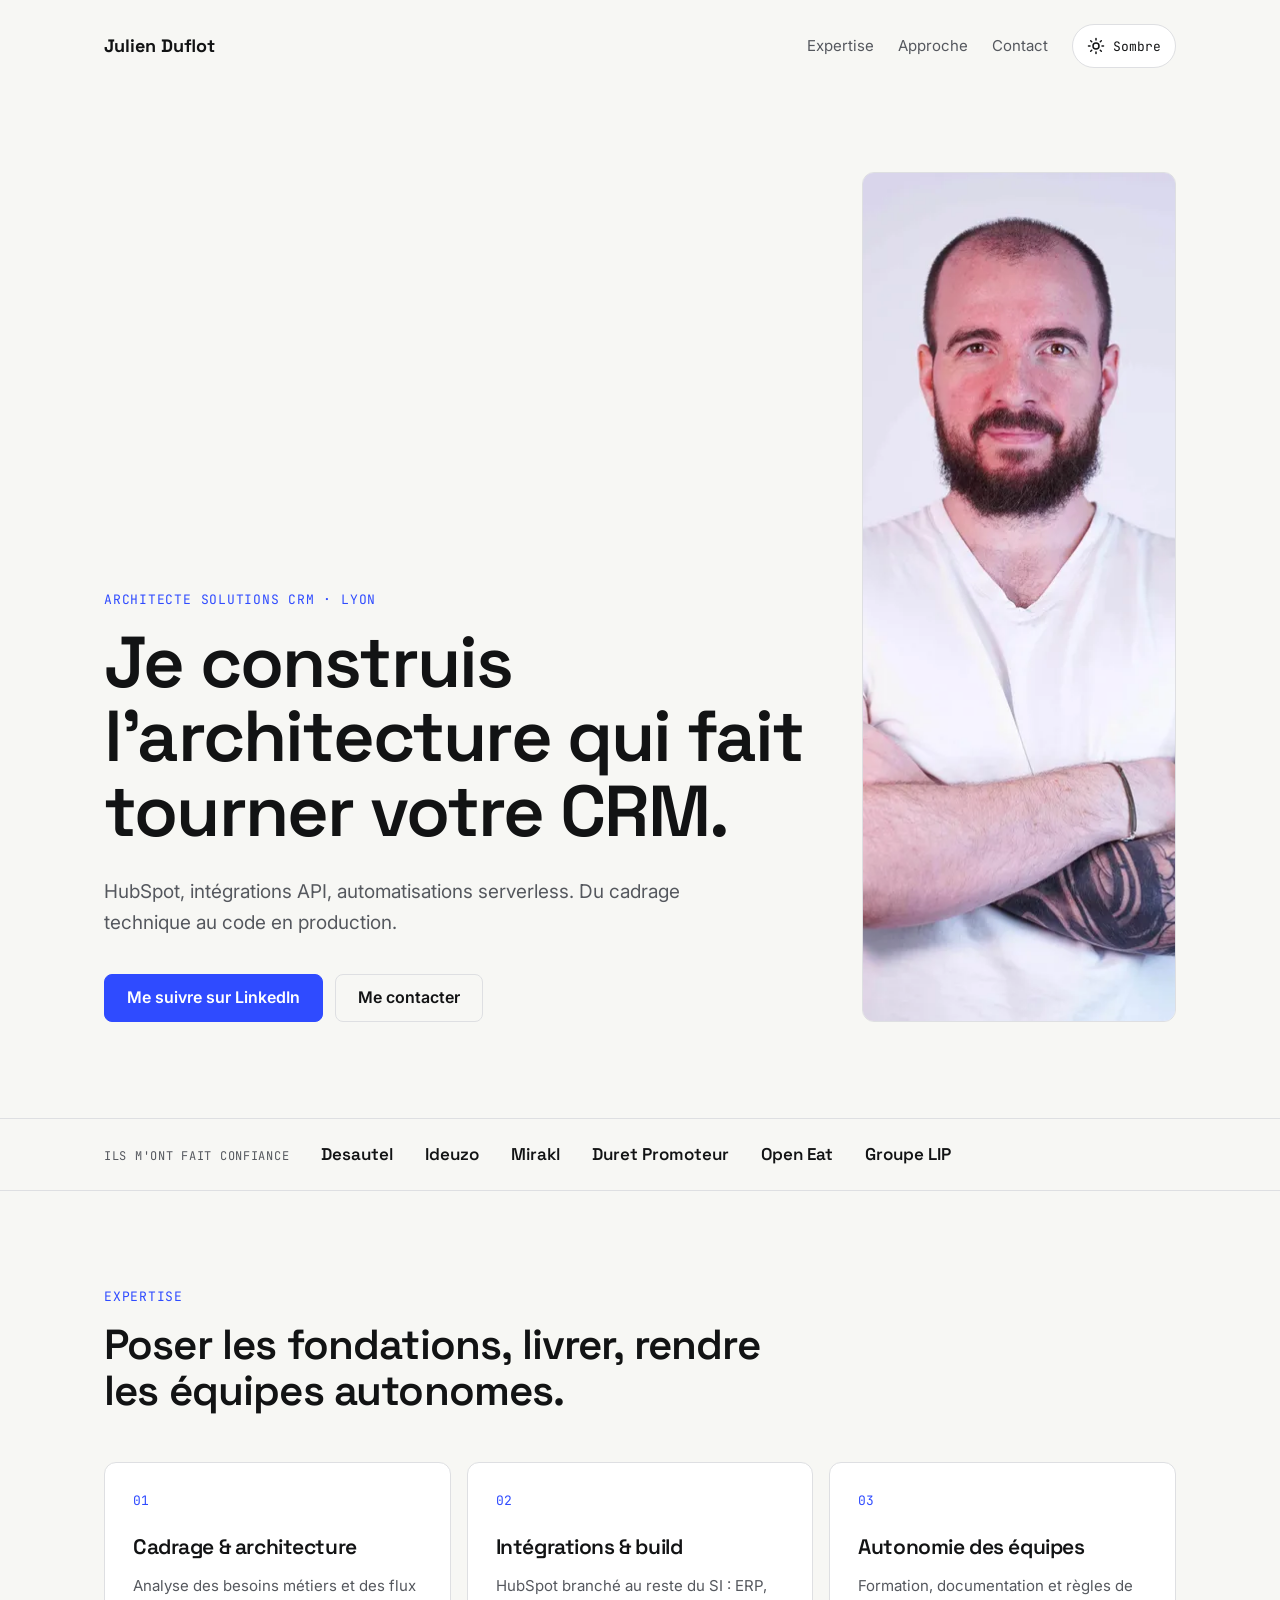
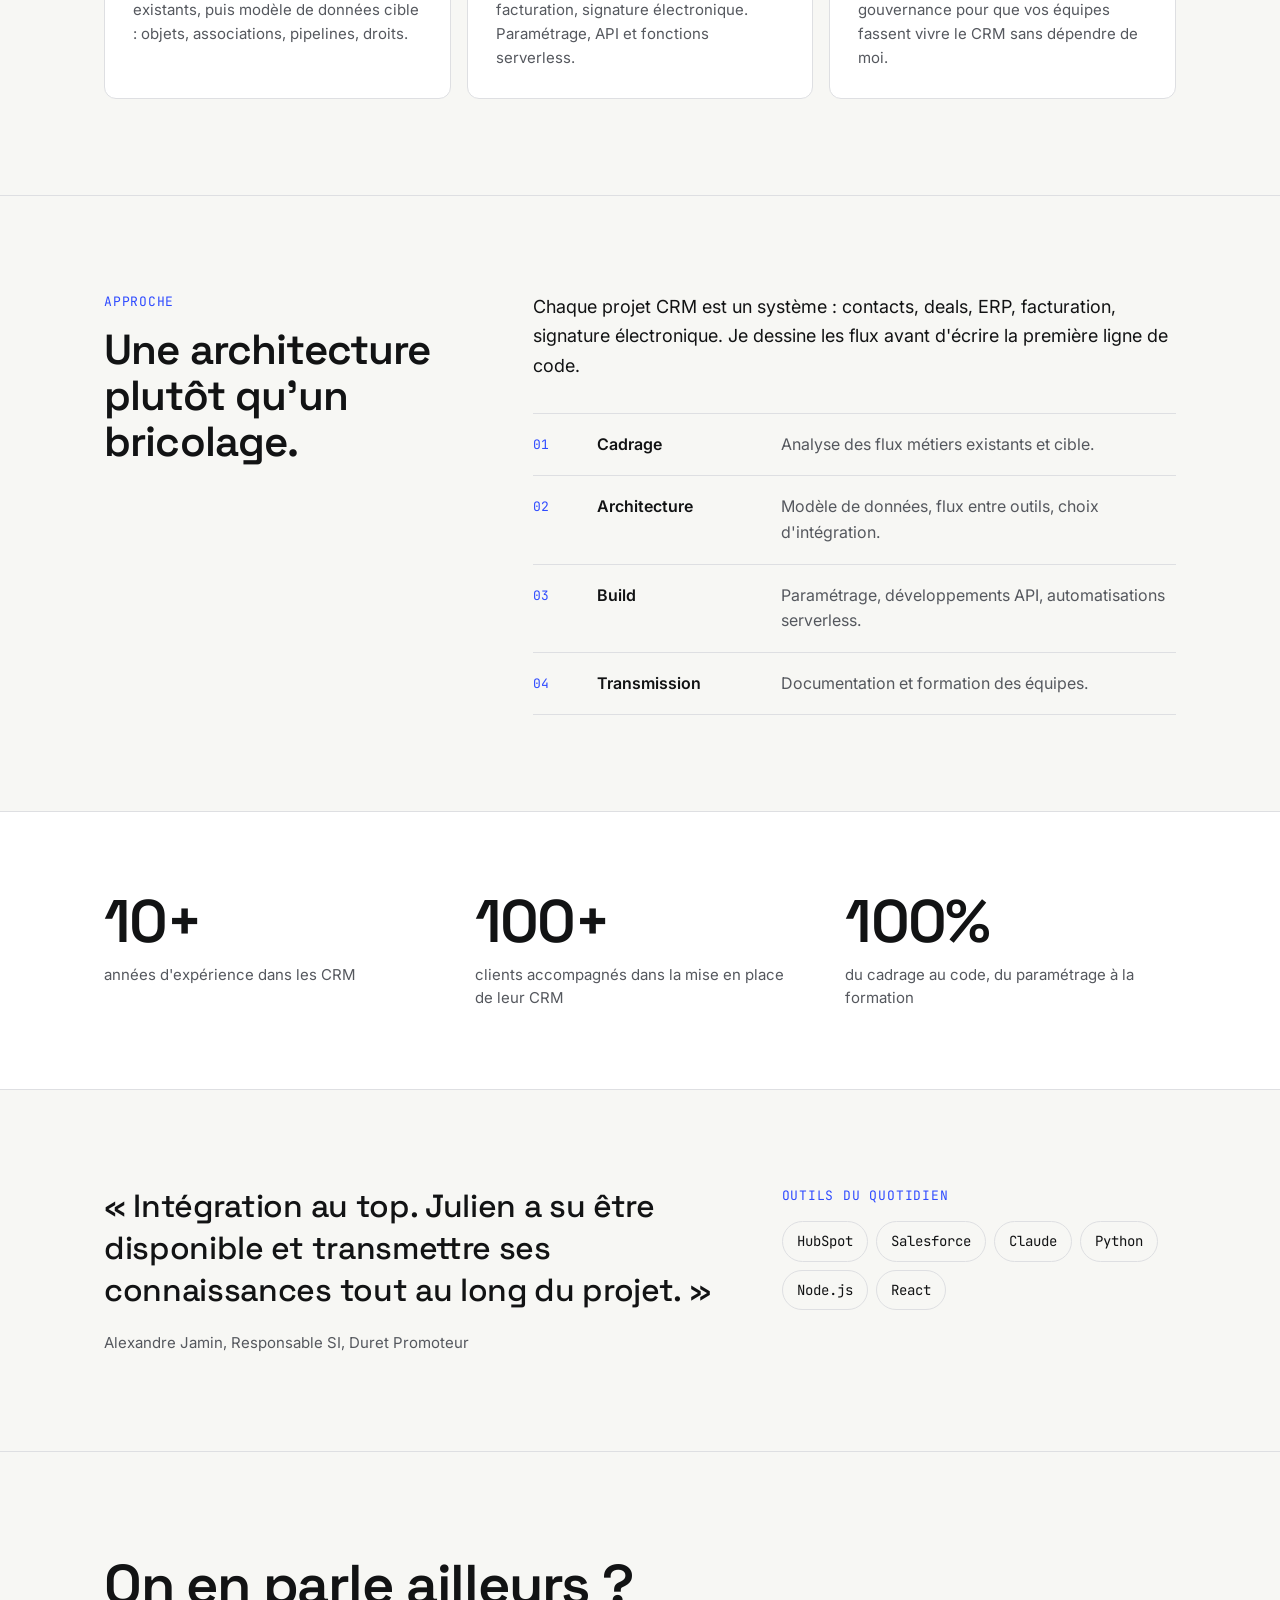
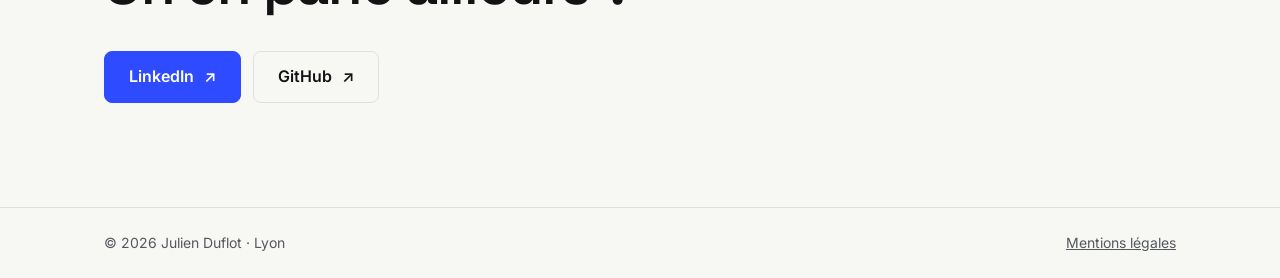
==== index.html @ f663dec8 "Nouveau site julienduflot.com : page statique hors HubSpot Page unique (HTML/CSS), thème clair/sombr" ====
<!doctype html>
<html lang="fr">
<head>
  <meta charset="utf-8">
  <meta name="viewport" content="width=device-width, initial-scale=1">
  <title>Julien Duflot · Architecte solutions CRM HubSpot à Lyon</title>
  <meta name="description" content="Julien Duflot, architecte solutions CRM à Lyon : architecture HubSpot, intégrations API et automatisations serverless, du cadrage au code en production.">
  <link rel="canonical" href="https://julienduflot.com/">
  <meta property="og:type" content="profile">
  <meta property="og:title" content="Julien Duflot · Architecte solutions CRM">
  <meta property="og:description" content="Architecture HubSpot, intégrations API et automatisations serverless.">
  <meta property="og:url" content="https://julienduflot.com/">
  <meta property="og:image" content="https://julienduflot.com/assets/julien-duflot.jpg">
  <meta name="theme-color" content="#F7F7F4" media="(prefers-color-scheme: light)">
  <meta name="theme-color" content="#0D0E10" media="(prefers-color-scheme: dark)">
  <link rel="icon" href="data:image/svg+xml,%3Csvg xmlns='http://www.w3.org/2000/svg' viewBox='0 0 32 32'%3E%3Crect width='32' height='32' rx='7' fill='%232F4BFF'/%3E%3Ctext x='16' y='21.5' font-family='Arial,sans-serif' font-size='14' font-weight='700' fill='white' text-anchor='middle'%3EJD%3C/text%3E%3C/svg%3E">
  <script>try{var t=localStorage.getItem("theme");if(t==="dark"||t==="light")document.documentElement.setAttribute("data-theme",t);}catch(e){}</script>
  <link rel="preconnect" href="https://fonts.googleapis.com">
  <link rel="preconnect" href="https://fonts.gstatic.com" crossorigin>
  <link href="https://fonts.googleapis.com/css2?family=Inter:wght@400;500;600&family=JetBrains+Mono:wght@400;500&family=Space+Grotesk:wght@500;600;700&display=swap" rel="stylesheet">
  <link rel="stylesheet" href="/assets/style.css">
  <script src="/assets/theme.js" defer></script>
  <script type="application/ld+json">
  {
    "@context": "https://schema.org",
    "@type": "Person",
    "name": "Julien Duflot",
    "jobTitle": "Architecte solutions CRM",
    "address": { "@type": "PostalAddress", "addressLocality": "Lyon", "addressCountry": "FR" },
    "url": "https://julienduflot.com/",
    "image": "https://julienduflot.com/assets/julien-duflot.jpg",
    "sameAs": ["https://www.linkedin.com/in/julienduflot/", "https://github.com/julienduflot"]
  }
  </script>
</head>
<body>
  <a class="skip" href="#contenu">Aller au contenu</a>

  <header class="wrap site-header">
    <a class="brand" href="/">Julien Duflot</a>
    <nav class="site-nav" aria-label="Sections">
      <a href="#expertise">Expertise</a>
      <a href="#approche">Approche</a>
      <a href="#contact">Contact</a>
      <button class="theme-toggle" type="button" aria-label="Passer au thème sombre">
        <svg class="icon-sun" width="18" height="18" viewBox="0 0 24 24" fill="none" stroke="currentColor" stroke-width="2" stroke-linecap="round" aria-hidden="true"><circle cx="12" cy="12" r="4"/><path d="M12 2v2M12 20v2M2 12h2M20 12h2M4.9 4.9l1.4 1.4M17.7 17.7l1.4 1.4M4.9 19.1l1.4-1.4M17.7 6.3l1.4-1.4"/></svg>
        <svg class="icon-moon" width="18" height="18" viewBox="0 0 24 24" fill="none" stroke="currentColor" stroke-width="2" stroke-linecap="round" stroke-linejoin="round" aria-hidden="true"><path d="M21 12.8A9 9 0 1 1 11.2 3a7 7 0 0 0 9.8 9.8z"/></svg>
        <span class="label">Sombre</span>
      </button>
    </nav>
  </header>

  <main id="contenu">
    <section class="wrap hero">
      <div class="hero-text">
        <p class="eyebrow">Architecte solutions CRM · Lyon</p>
        <h1>Je construis l'architecture qui fait tourner votre CRM.</h1>
        <p class="lead">HubSpot, intégrations API, automatisations serverless. Du cadrage technique au code en production.</p>
        <div class="btns">
          <a class="btn btn-primary" href="https://www.linkedin.com/in/julienduflot/">Me suivre sur LinkedIn</a>
          <a class="btn" href="#contact">Me contacter</a>
        </div>
      </div>
      <figure class="hero-photo">
        <picture>
          <source srcset="/assets/julien-duflot.webp" type="image/webp">
          <img src="/assets/julien-duflot.jpg" alt="Portrait de Julien Duflot" width="680" height="850" fetchpriority="high">
        </picture>
      </figure>
    </section>

    <section class="clients" aria-label="Références clients">
      <div class="wrap">
        <span class="label">Ils m'ont fait confiance</span>
        <ul>
          <li>Desautel</li>
          <li>Ideuzo</li>
          <li>Mirakl</li>
          <li>Duret Promoteur</li>
          <li>Open Eat</li>
          <li>Groupe LIP</li>
        </ul>
      </div>
    </section>

    <section id="expertise" class="wrap section">
      <p class="eyebrow">Expertise</p>
      <h2>Poser les fondations, livrer, rendre les équipes autonomes.</h2>
      <div class="cards">
        <article class="card">
          <p class="num">01</p>
          <h3>Cadrage &amp; architecture</h3>
          <p>Analyse des besoins métiers et des flux existants, puis modèle de données cible : objets, associations, pipelines, droits.</p>
        </article>
        <article class="card">
          <p class="num">02</p>
          <h3>Intégrations &amp; build</h3>
          <p>HubSpot branché au reste du SI : ERP, facturation, signature électronique. Paramétrage, API et fonctions serverless.</p>
        </article>
        <article class="card">
          <p class="num">03</p>
          <h3>Autonomie des équipes</h3>
          <p>Formation, documentation et règles de gouvernance pour que vos équipes fassent vivre le CRM sans dépendre de moi.</p>
        </article>
      </div>
    </section>

    <section id="approche" class="band">
      <div class="wrap section split">
        <div>
          <p class="eyebrow">Approche</p>
          <h2>Une architecture plutôt qu'un bricolage.</h2>
        </div>
        <div>
          <p class="intro">Chaque projet CRM est un système : contacts, deals, ERP, facturation, signature électronique. Je dessine les flux avant d'écrire la première ligne de code.</p>
          <ol class="steps">
            <li><span class="n">01</span><strong>Cadrage</strong><span>Analyse des flux métiers existants et cible.</span></li>
            <li><span class="n">02</span><strong>Architecture</strong><span>Modèle de données, flux entre outils, choix d'intégration.</span></li>
            <li><span class="n">03</span><strong>Build</strong><span>Paramétrage, développements API, automatisations serverless.</span></li>
            <li><span class="n">04</span><strong>Transmission</strong><span>Documentation et formation des équipes.</span></li>
          </ol>
        </div>
      </div>
    </section>

    <section class="band figures" aria-label="En chiffres">
      <div class="wrap">
        <div>
          <p class="figure-value">10+</p>
          <p class="figure-label">années d'expérience dans les CRM</p>
        </div>
        <div>
          <p class="figure-value">100+</p>
          <p class="figure-label">clients accompagnés dans la mise en place de leur CRM</p>
        </div>
        <div>
          <p class="figure-value">100%</p>
          <p class="figure-label">du cadrage au code, du paramétrage à la formation</p>
        </div>
      </div>
    </section>

    <section class="band">
      <div class="wrap section quote-row">
        <figure class="quote">
          <blockquote>« Intégration au top. Julien a su être disponible et transmettre ses connaissances tout au long du projet. »</blockquote>
          <figcaption>Alexandre Jamin, Responsable SI, Duret Promoteur</figcaption>
        </figure>
        <div class="tools">
          <p class="eyebrow">Outils du quotidien</p>
          <ul class="chips">
            <li>HubSpot</li>
            <li>Salesforce</li>
            <li>Claude</li>
            <li>Python</li>
            <li>Node.js</li>
            <li>React</li>
          </ul>
        </div>
      </div>
    </section>

    <section id="contact" class="band">
      <div class="wrap contact">
        <h2>On en parle ailleurs ?</h2>
        <nav class="btns" aria-label="Liens de contact">
          <a class="btn btn-primary" href="https://www.linkedin.com/in/julienduflot/" rel="me">LinkedIn <span aria-hidden="true">↗</span></a>
          <a class="btn" href="https://github.com/julienduflot" rel="me">GitHub <span aria-hidden="true">↗</span></a>
        </nav>
      </div>
    </section>
  </main>

  <footer class="band site-footer">
    <div class="wrap">
      <span>© 2026 Julien Duflot · Lyon</span>
      <a href="/mentions-legales.html">Mentions légales</a>
    </div>
  </footer>
</body>
</html>
---- assets/style.css ----
/* julienduflot.com — thème clair / sombre */
:root {
  --bg: #F7F7F4;
  --surface: #FFFFFF;
  --ink: #121314;
  --muted: #55585E;
  --line: #DEDFE2;
  --accent: #2F4BFF;
  --on-accent: #FFFFFF;
  --font-display: "Space Grotesk", system-ui, sans-serif;
  --font-body: "Inter", system-ui, sans-serif;
  --font-mono: "JetBrains Mono", ui-monospace, monospace;
  color-scheme: light;
}
@media (prefers-color-scheme: dark) {
  :root:not([data-theme="light"]) {
    --bg: #0D0E10; --surface: #15171B; --ink: #ECEDEE; --muted: #A0A5AD;
    --line: #2A2D33; --accent: #8FA2FF; --on-accent: #0D0E10;
    color-scheme: dark;
  }
}
:root[data-theme="dark"] {
  --bg: #0D0E10; --surface: #15171B; --ink: #ECEDEE; --muted: #A0A5AD;
  --line: #2A2D33; --accent: #8FA2FF; --on-accent: #0D0E10;
  color-scheme: dark;
}

*, *::before, *::after { box-sizing: border-box; }
html { scroll-behavior: smooth; }
body {
  margin: 0;
  background: var(--bg);
  color: var(--ink);
  font-family: var(--font-body);
  font-size: 16px;
  line-height: 1.6;
  -webkit-font-smoothing: antialiased;
}
a { color: inherit; }
img { max-width: 100%; display: block; }
.wrap { max-width: 1120px; margin: 0 auto; padding-inline: 24px; }
.band { border-top: 1px solid var(--line); }
.skip { position: absolute; left: -9999px; }
.skip:focus { left: 16px; top: 16px; z-index: 10; background: var(--surface); padding: 8px 12px; }
:focus-visible { outline: 2px solid var(--accent); outline-offset: 3px; }

/* Libellés */
.eyebrow {
  margin: 0 0 14px;
  font-family: var(--font-mono);
  font-size: 13px;
  letter-spacing: .06em;
  text-transform: uppercase;
  color: var(--accent);
}
h1, h2, h3 { font-family: var(--font-display); font-weight: 600; letter-spacing: -0.02em; }
h2 { margin: 0; font-size: clamp(30px, 3.4vw, 42px); line-height: 1.1; }

/* Header */
.site-header { display: flex; flex-wrap: wrap; gap: 16px; justify-content: space-between; align-items: center; padding-block: 24px; }
.brand { font-family: var(--font-display); font-weight: 700; font-size: 18px; text-decoration: none; }
.site-nav { display: flex; flex-wrap: wrap; align-items: center; gap: 24px; font-size: 15px; }
.site-nav a { color: var(--muted); text-decoration: none; }
.site-nav a:hover { color: var(--ink); }
.theme-toggle {
  display: inline-flex; align-items: center; gap: 8px;
  min-height: 44px; padding: 0 14px;
  border-radius: 999px; border: 1px solid var(--line);
  background: var(--surface); color: var(--ink);
  font-family: var(--font-mono); font-size: 13px; cursor: pointer;
}
.theme-toggle .icon-moon { display: none; }
:root[data-theme="dark"] .theme-toggle .icon-sun { display: none; }
:root[data-theme="dark"] .theme-toggle .icon-moon { display: inline; }

/* Boutons */
.btns { display: flex; flex-wrap: wrap; gap: 12px; }
.btn {
  display: inline-flex; align-items: center; gap: 10px;
  min-height: 48px; padding: 0 22px; border-radius: 8px;
  border: 1px solid var(--line); font-weight: 600; text-decoration: none;
}
.btn:hover { border-color: var(--ink); }
.btn-primary { background: var(--accent); border-color: var(--accent); color: var(--on-accent); }
.btn-primary:hover { filter: brightness(1.08); border-color: var(--accent); }

/* Hero */
.hero { display: flex; flex-wrap: wrap; gap: 56px; align-items: flex-end; padding-block: 80px 96px; }
.hero-text { flex: 3 1 540px; min-width: 0; }
.hero h1 { margin: 0; font-size: clamp(40px, 5.8vw, 72px); line-height: 1.04; letter-spacing: -0.025em; }
.hero .lead { margin: 28px 0 36px; max-width: 600px; font-size: 19px; color: var(--muted); }
.hero-photo { flex: 1 1 260px; max-width: 340px; margin: 0; }
.hero-photo img, .photo-placeholder {
  width: 100%; aspect-ratio: 4 / 5; object-fit: cover;
  border-radius: 12px; border: 1px solid var(--line); background: var(--surface);
}
.photo-placeholder { display: flex; align-items: center; justify-content: center; font-family: var(--font-mono); font-size: 13px; color: var(--muted); }

/* Clients */
.clients { border-top: 1px solid var(--line); border-bottom: 1px solid var(--line); }
.clients .wrap { display: flex; flex-wrap: wrap; gap: 12px 32px; align-items: baseline; padding-block: 22px; }
.clients .label { font-family: var(--font-mono); font-size: 12px; letter-spacing: .06em; text-transform: uppercase; color: var(--muted); }
.clients ul { display: contents; }
.clients li { list-style: none; font-family: var(--font-display); font-weight: 600; font-size: 17px; }

/* Sections */
.section { padding-block: 96px; }
.section > h2 { max-width: 720px; margin-bottom: 48px; }
.cards { display: grid; grid-template-columns: repeat(auto-fit, minmax(280px, 1fr)); gap: 16px; }
.card { border: 1px solid var(--line); border-radius: 12px; padding: 28px; background: var(--surface); }
.card .num { margin: 0 0 18px; font-family: var(--font-mono); font-size: 13px; color: var(--accent); }
.card h3 { margin: 0 0 10px; font-size: 21px; }
.card p { margin: 0; font-size: 15px; color: var(--muted); }

.split { display: flex; flex-wrap: wrap; gap: 48px; }
.split > :first-child { flex: 1 1 300px; min-width: 0; }
.split > :last-child { flex: 2 1 480px; min-width: 0; }
.split .intro { margin: 0 0 32px; font-size: 18px; line-height: 1.65; }
.steps { margin: 0; padding: 0; list-style: none; border-top: 1px solid var(--line); }
.steps li { display: flex; flex-wrap: wrap; gap: 8px 24px; padding-block: 18px; border-bottom: 1px solid var(--line); }
.steps .n { flex: 0 0 40px; font-family: var(--font-mono); font-size: 13px; color: var(--accent); padding-top: 3px; }
.steps strong { flex: 0 1 160px; font-weight: 600; }
.steps span:last-child { flex: 1 1 240px; color: var(--muted); }

.figures { background: var(--surface); }
.figures .wrap { display: grid; grid-template-columns: repeat(auto-fit, minmax(240px, 1fr)); gap: 40px; padding-block: 80px; }
.figure-value { margin: 0; font-family: var(--font-display); font-weight: 600; font-size: 60px; line-height: 1; letter-spacing: -0.03em; }
.figure-label { margin: 12px 0 0; font-size: 15px; line-height: 1.5; color: var(--muted); }

.quote-row { display: flex; flex-wrap: wrap; gap: 56px; }
.quote { flex: 3 1 480px; min-width: 0; margin: 0; }
.quote blockquote { margin: 0; font-family: var(--font-display); font-weight: 500; font-size: clamp(24px, 2.6vw, 32px); line-height: 1.3; letter-spacing: -0.01em; }
.quote figcaption { margin-top: 20px; font-size: 15px; color: var(--muted); }
.tools { flex: 2 1 300px; min-width: 0; }
.chips { margin: 0; padding: 0; list-style: none; display: flex; flex-wrap: wrap; gap: 8px; font-family: var(--font-mono); font-size: 14px; }
.chips li { padding: 8px 14px; border: 1px solid var(--line); border-radius: 999px; }

.contact { padding-block: 104px; }
.contact h2 { font-size: clamp(32px, 4.4vw, 56px); line-height: 1.05; letter-spacing: -0.025em; margin-bottom: 36px; }
.contact .btn { min-height: 52px; padding-inline: 24px; }

.site-footer .wrap { display: flex; flex-wrap: wrap; gap: 16px; justify-content: space-between; padding-block: 24px; font-size: 14px; color: var(--muted); }

/* Page texte (mentions légales) */
.prose { max-width: 720px; padding-block: 64px 96px; }
.prose h1 { font-size: clamp(32px, 4vw, 48px); line-height: 1.1; margin: 0 0 32px; }
.prose h2 { font-size: 22px; margin: 40px 0 8px; }
.prose p { margin: 0 0 12px; color: var(--muted); }

@media (prefers-reduced-motion: reduce) { html { scroll-behavior: auto; } }
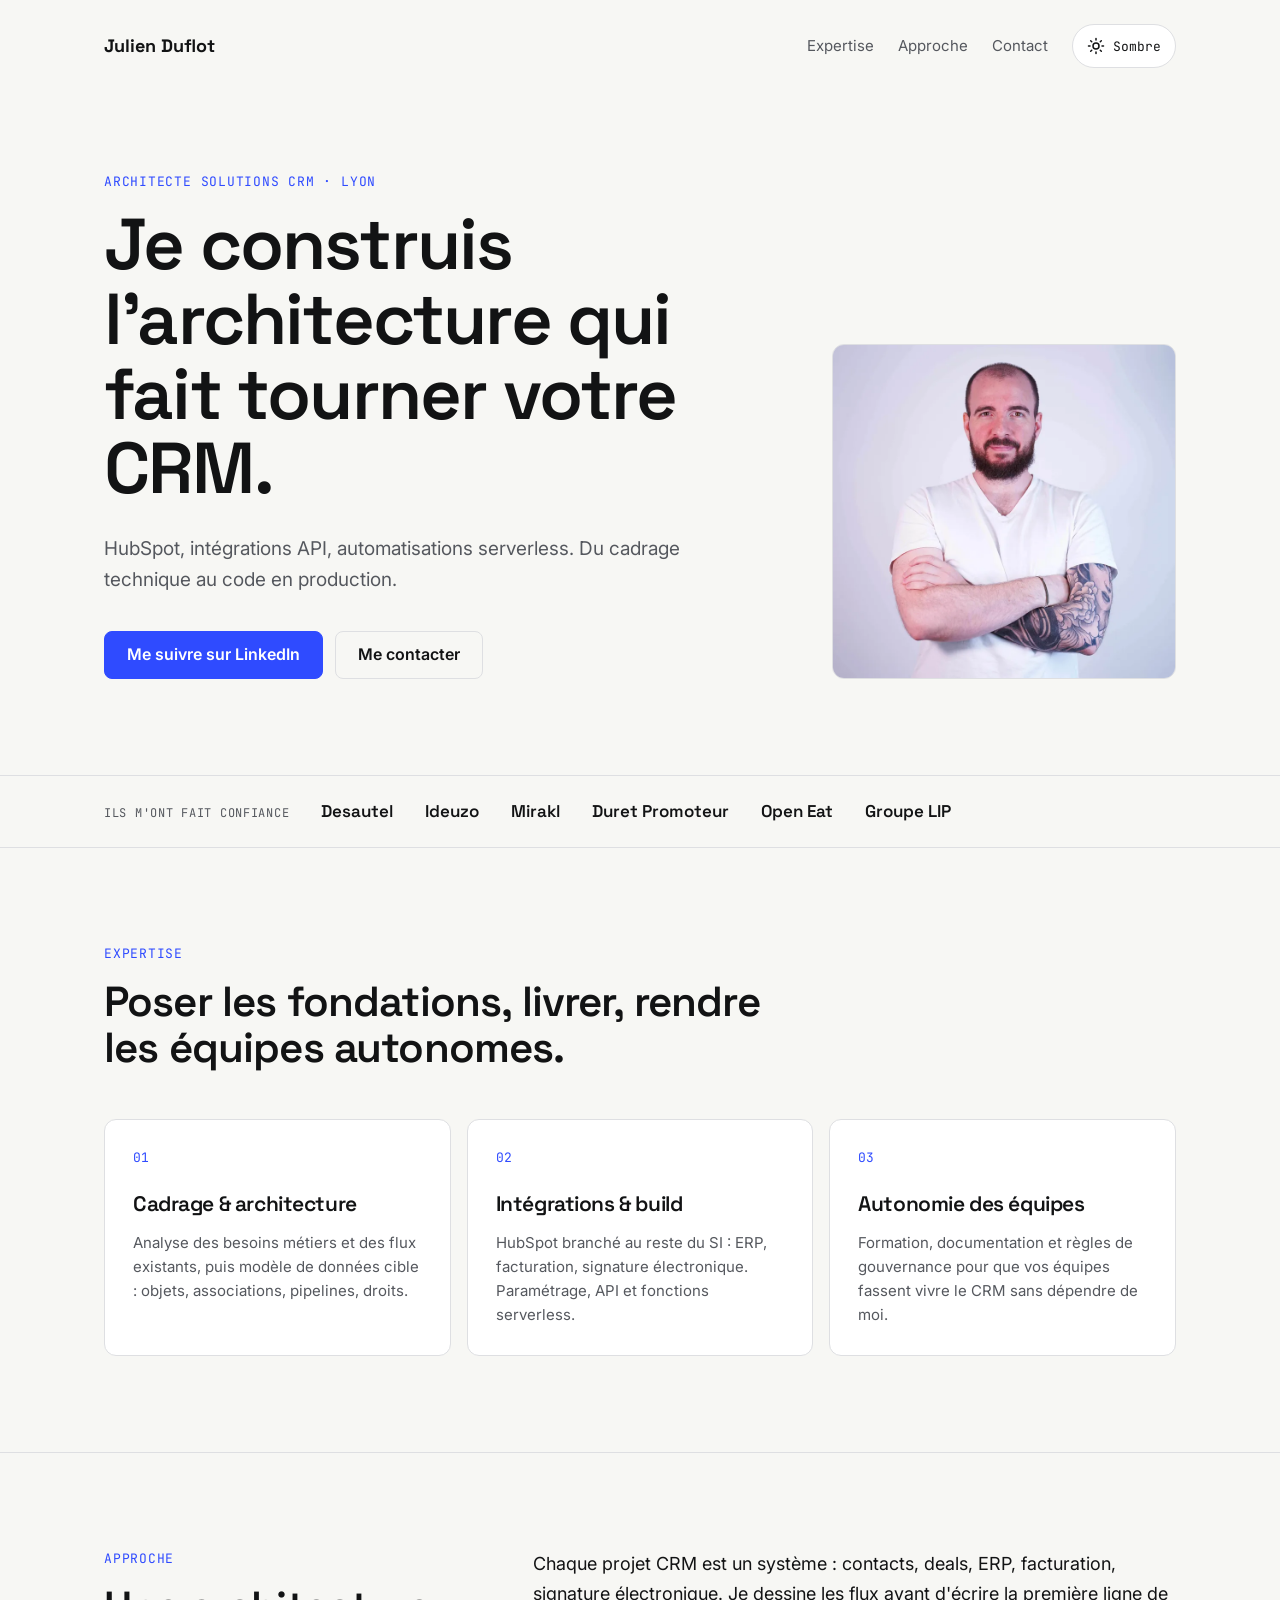
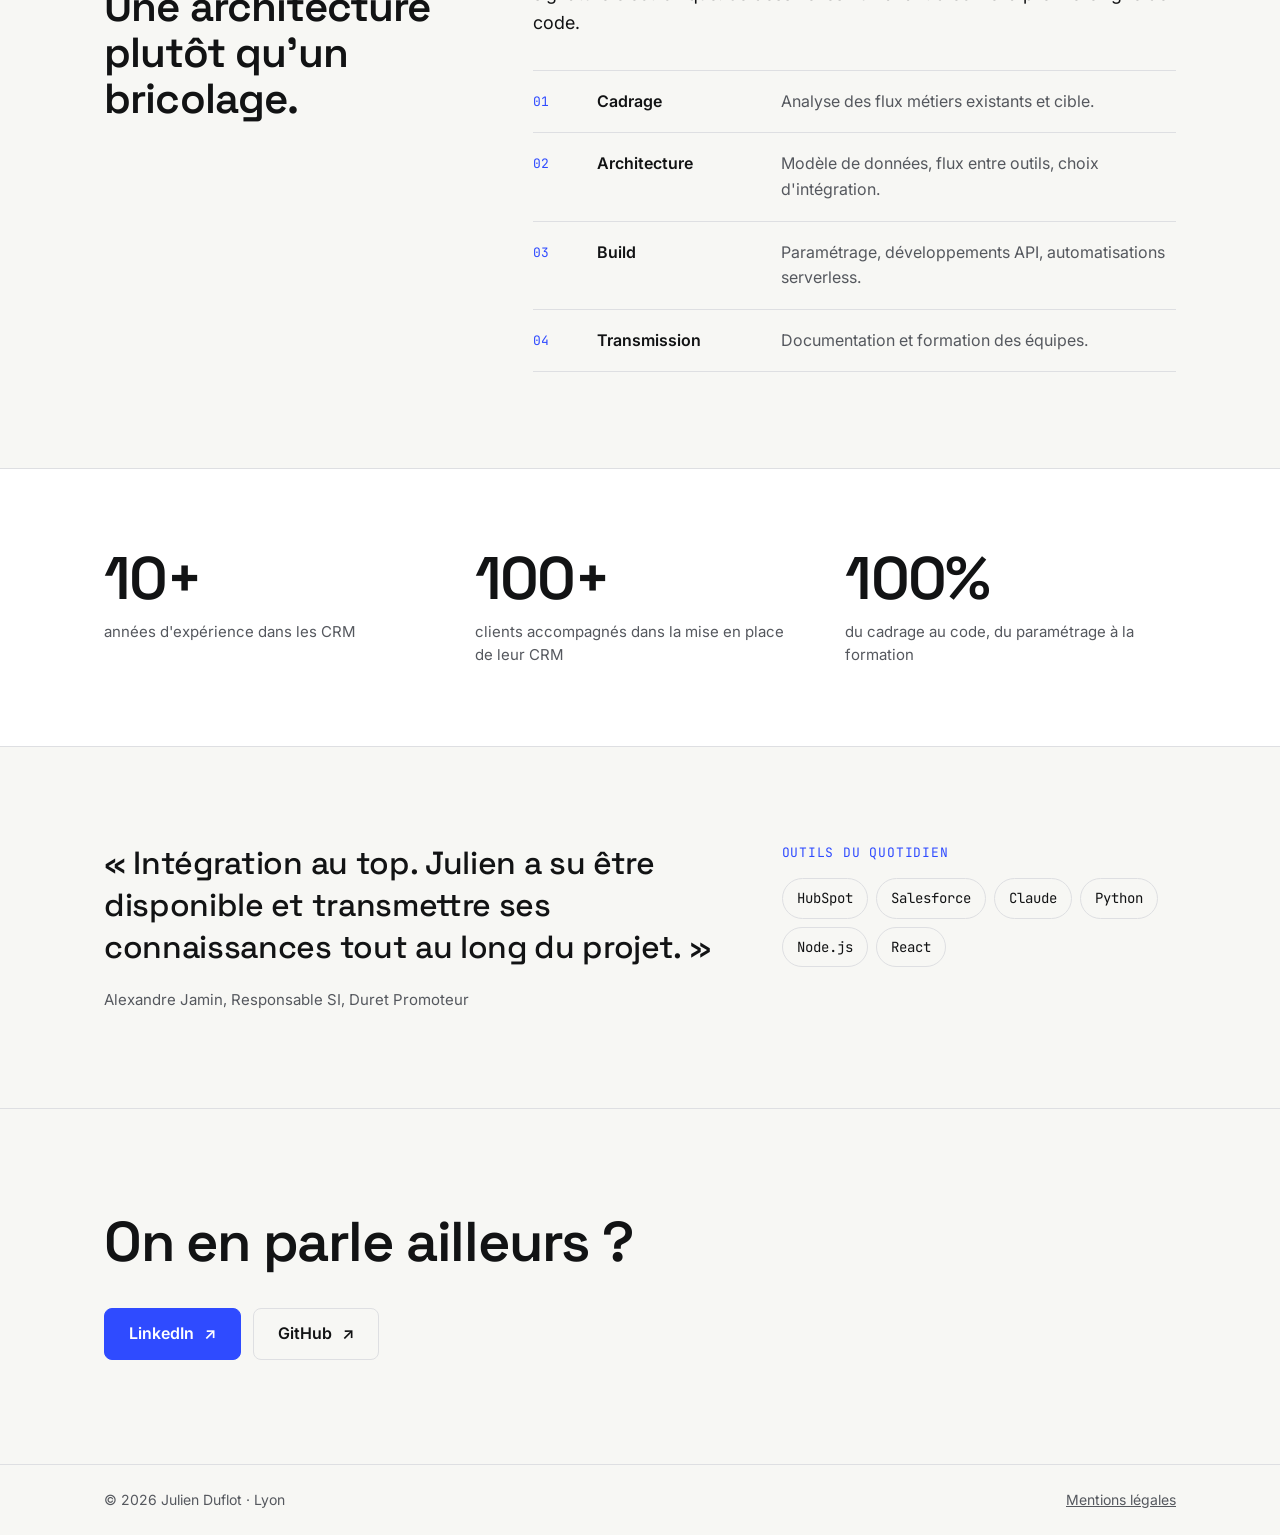
==== commit 6b0cfcb1: "Photo de profil affichée en entier, sans recadrage Co-Authored-By: Claude Opus 5.5 <noreply@anthropi" ====
--- a/index.html
+++ b/index.html
@@ -64,7 +64,7 @@
       <figure class="hero-photo">
         <picture>
           <source srcset="/assets/julien-duflot.webp" type="image/webp">
-          <img src="/assets/julien-duflot.jpg" alt="Portrait de Julien Duflot" width="680" height="850" fetchpriority="high">
+          <img src="/assets/julien-duflot.jpg" alt="Portrait de Julien Duflot" width="800" height="778" fetchpriority="high">
         </picture>
       </figure>
     </section>
--- a/assets/style.css
+++ b/assets/style.css
@@ -89,9 +89,13 @@
 .hero-text { flex: 3 1 540px; min-width: 0; }
 .hero h1 { margin: 0; font-size: clamp(40px, 5.8vw, 72px); line-height: 1.04; letter-spacing: -0.025em; }
 .hero .lead { margin: 28px 0 36px; max-width: 600px; font-size: 19px; color: var(--muted); }
-.hero-photo { flex: 1 1 260px; max-width: 340px; margin: 0; }
-.hero-photo img, .photo-placeholder {
-  width: 100%; aspect-ratio: 4 / 5; object-fit: cover;
+.hero-photo { flex: 1 1 300px; max-width: 420px; margin: 0; }
+.hero-photo img {
+  width: 100%; height: auto;
+  border-radius: 12px; border: 1px solid var(--line);
+}
+.photo-placeholder {
+  width: 100%; aspect-ratio: 4 / 5;
   border-radius: 12px; border: 1px solid var(--line); background: var(--surface);
 }
 .photo-placeholder { display: flex; align-items: center; justify-content: center; font-family: var(--font-mono); font-size: 13px; color: var(--muted); }
